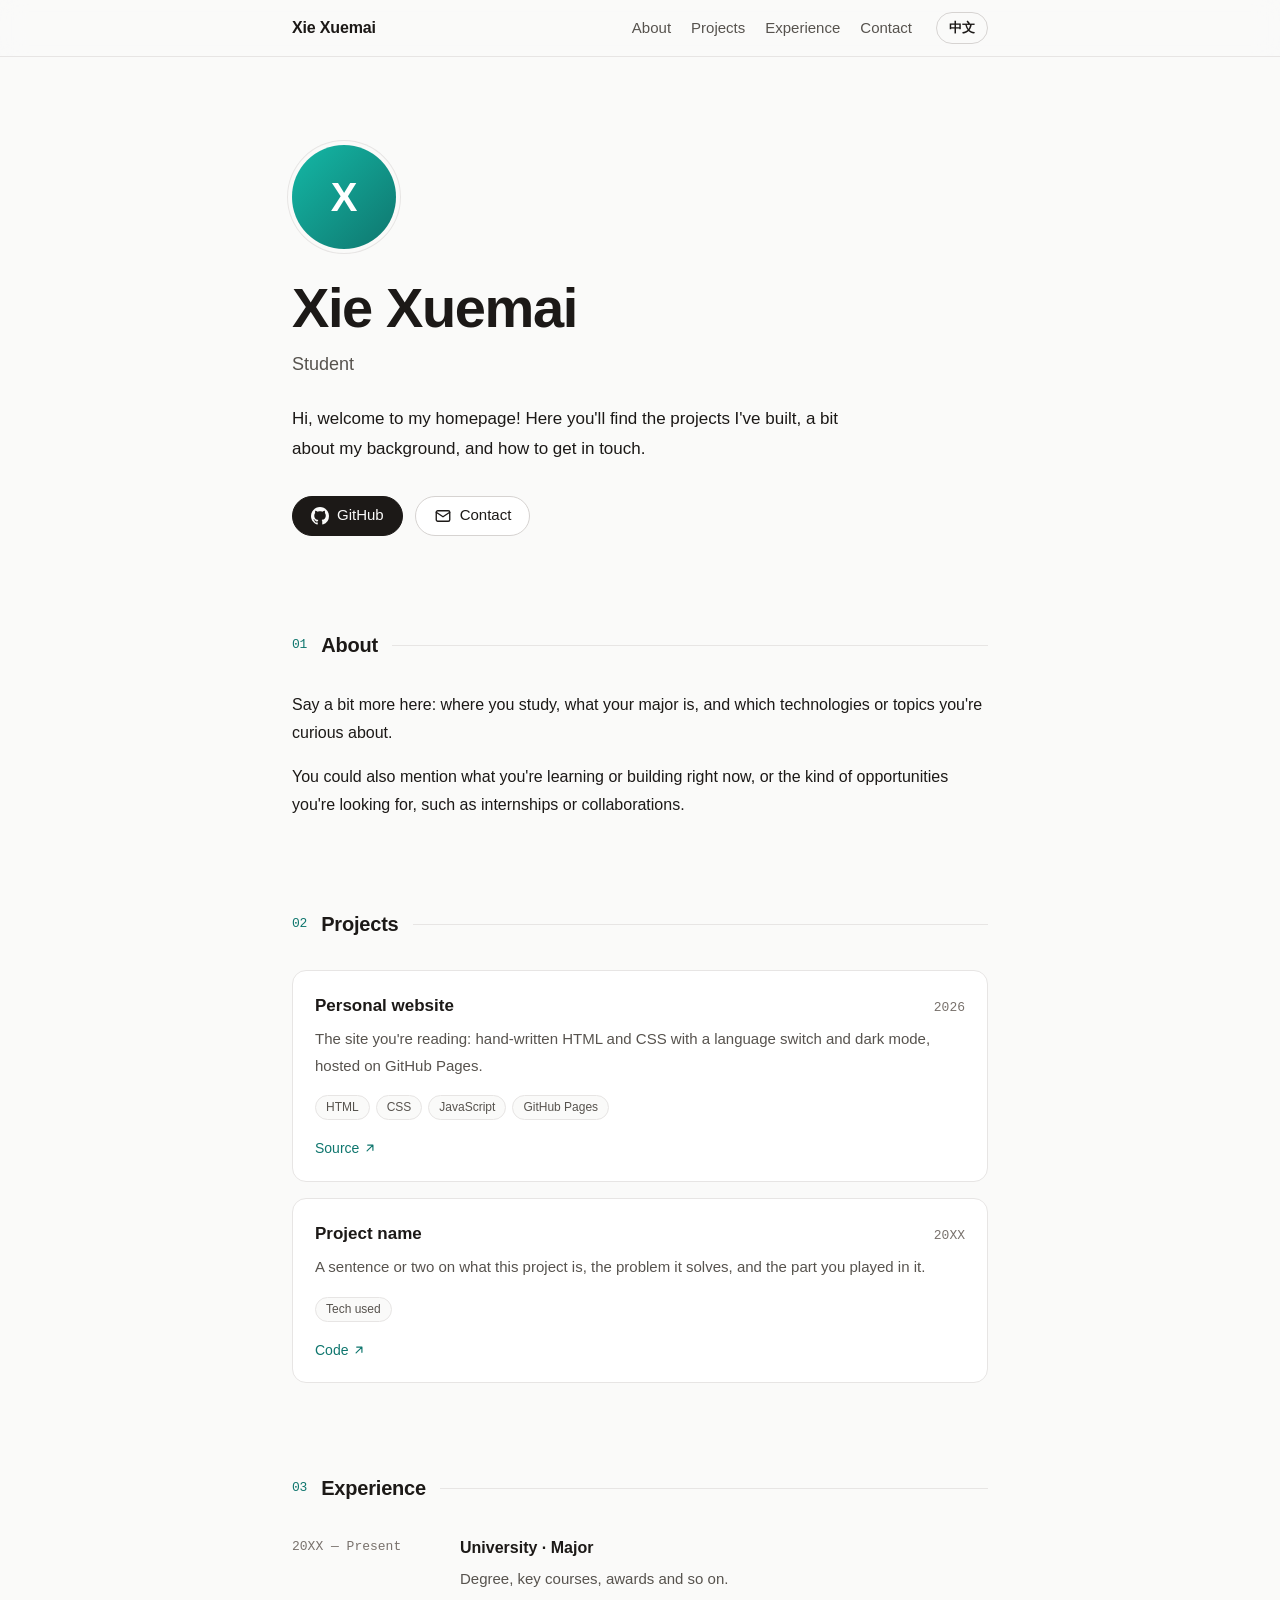
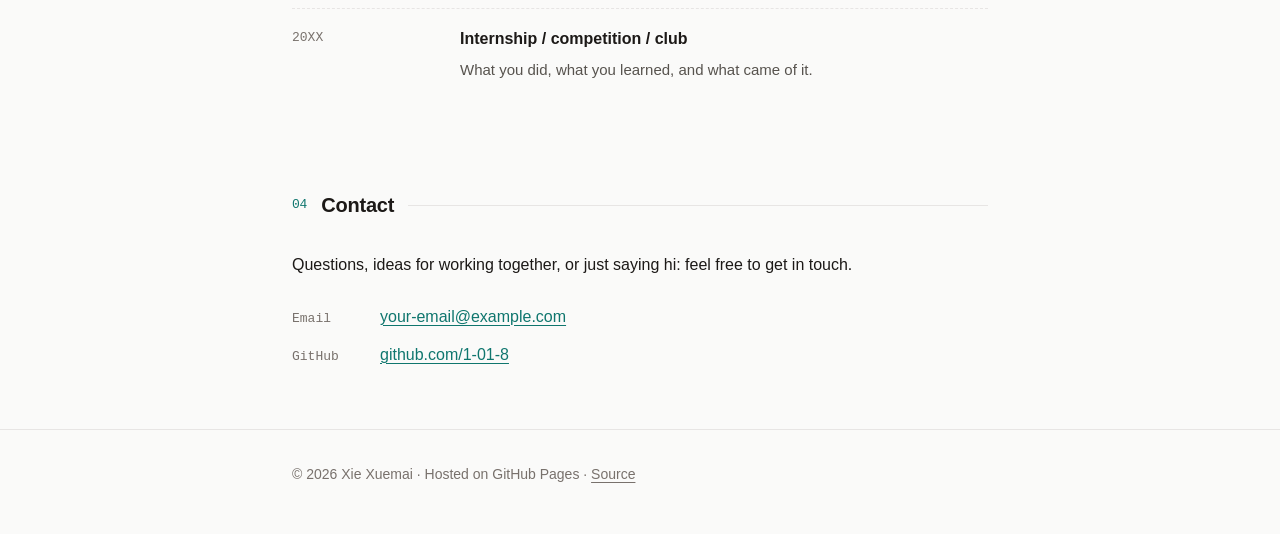
==== index.html @ a76737c2 "Add bilingual personal homepage Static site for GitHub Pages at xiexuemaiproj.me: a home page with a" ====
<!DOCTYPE html>
<!--
  Xie Xuemai 的个人主页
  · 需要换成你自己内容的地方都标了 TODO
  · 每段文字都有两个版本：lang="zh-CN" 是中文，lang="en" 是英文
-->
<html lang="zh-CN" data-lang="zh">
<head>
  <meta charset="utf-8">
  <meta name="viewport" content="width=device-width, initial-scale=1">
  <title>Xie Xuemai</title>
  <meta name="description" content="Xie Xuemai 的个人主页：项目、经历与联系方式。Personal homepage of Xie Xuemai: projects, experience and contact.">
  <meta name="author" content="Xie Xuemai">
  <link rel="canonical" href="https://xiexuemaiproj.me/">
  <link rel="me" href="https://github.com/1-01-8">
  <meta property="og:type" content="website">
  <meta property="og:url" content="https://xiexuemaiproj.me/">
  <meta property="og:title" content="Xie Xuemai">
  <meta property="og:description" content="Xie Xuemai 的个人主页 · Personal homepage of Xie Xuemai">
  <meta name="color-scheme" content="light dark">
  <meta name="theme-color" content="#fafaf9" media="(prefers-color-scheme: light)">
  <meta name="theme-color" content="#0c0a09" media="(prefers-color-scheme: dark)">
  <link rel="icon" href="favicon.svg" type="image/svg+xml">
  <link rel="stylesheet" href="assets/css/style.css">
  <script>
    // 在页面显示之前选好语言，避免先闪一下另一种语言：
    // 优先用访客上次的选择，否则看浏览器语言（中文浏览器显示中文，其余显示英文）。
    (function () {
      var lang = null;
      try { lang = localStorage.getItem('lang'); } catch (e) {}
      if (lang !== 'zh' && lang !== 'en') {
        lang = /^zh\b/i.test(navigator.language || '') ? 'zh' : 'en';
      }
      document.documentElement.setAttribute('data-lang', lang);
      document.documentElement.lang = lang === 'zh' ? 'zh-CN' : 'en';
    })();
  </script>
  <script src="assets/js/main.js" defer></script>
</head>
<body>
  <a class="skip-link" href="#main"><span lang="zh-CN">跳到正文</span><span lang="en">Skip to content</span></a>

  <header class="site-header">
    <div class="container header-inner">
      <a class="brand" href="#top">Xie Xuemai</a>
      <nav class="site-nav">
        <a href="#about"><span lang="zh-CN">关于</span><span lang="en">About</span></a>
        <a href="#projects"><span lang="zh-CN">项目</span><span lang="en">Projects</span></a>
        <a href="#experience"><span lang="zh-CN">经历</span><span lang="en">Experience</span></a>
        <a href="#contact"><span lang="zh-CN">联系</span><span lang="en">Contact</span></a>
      </nav>
      <!-- 中 / 英切换按钮，文字由 assets/js/main.js 设置 -->
      <button class="lang-toggle" id="lang-toggle" type="button" hidden>EN</button>
    </div>
  </header>

  <main id="main">
    <!-- ============ 首屏：头像、名字、一句话介绍 ============ -->
    <section class="hero container">
      <div class="avatar">
        <span class="avatar-fallback" aria-hidden="true">X</span>
        <!-- 默认用你的 GitHub 头像，加载失败时显示上面的字母。
             想换成照片：把图片放进 assets/img/（例如 assets/img/avatar.jpg），再把 src 改成这个路径 -->
        <img src="https://avatars.githubusercontent.com/u/75205502?v=4&amp;s=256" alt="" width="104" height="104" decoding="async" onerror="this.hidden = true">
      </div>

      <!-- TODO: 中文版可以写汉字名，例如 <h1><span lang="zh-CN">你的中文名</span><span lang="en">Xie Xuemai</span></h1> -->
      <h1>Xie Xuemai</h1>

      <!-- TODO: 写上你的专业或方向，例如「计算机专业学生 · 前端开发」 -->
      <p class="tagline"><span lang="zh-CN">学生</span><span lang="en">Student</span></p>

      <!-- TODO: 换成你自己的一句话介绍 -->
      <p class="intro">
        <span lang="zh-CN">你好，欢迎来到我的个人主页！这里有我做过的项目、我的经历，以及怎样联系我。</span>
        <span lang="en">Hi, welcome to my homepage! Here you'll find the projects I've built, a bit about my background, and how to get in touch.</span>
      </p>

      <ul class="hero-links">
        <li>
          <a class="btn btn-primary" href="https://github.com/1-01-8">
            <svg viewBox="0 0 16 16" fill="currentColor" aria-hidden="true"><path d="M8 0C3.58 0 0 3.58 0 8c0 3.54 2.29 6.53 5.47 7.59.4.07.55-.17.55-.38 0-.19-.01-.82-.01-1.49-2.01.37-2.53-.49-2.69-.94-.09-.23-.48-.94-.82-1.13-.28-.15-.68-.52-.01-.53.63-.01 1.08.58 1.23.82.72 1.21 1.87.87 2.33.66.07-.52.28-.87.51-1.07-1.78-.2-3.64-.89-3.64-3.95 0-.87.31-1.59.82-2.15-.08-.2-.36-1.02.08-2.12 0 0 .67-.21 2.2.82.64-.18 1.32-.27 2-.27.68 0 1.36.09 2 .27 1.53-1.04 2.2-.82 2.2-.82.44 1.1.16 1.92.08 2.12.51.56.82 1.27.82 2.15 0 3.07-1.87 3.75-3.65 3.95.29.25.54.73.54 1.48 0 1.07-.01 1.93-.01 2.2 0 .21.15.46.55.38A8.013 8.013 0 0016 8c0-4.42-3.58-8-8-8z"/></svg>
            GitHub
          </a>
        </li>
        <li>
          <a class="btn" href="#contact">
            <svg viewBox="0 0 24 24" fill="none" stroke="currentColor" stroke-width="1.8" stroke-linecap="round" stroke-linejoin="round" aria-hidden="true"><rect x="3" y="5" width="18" height="14" rx="2"/><path d="m3 7 9 6 9-6"/></svg>
            <span lang="zh-CN">联系我</span><span lang="en">Contact</span>
          </a>
        </li>
        <!-- 想放简历的话，把 PDF 放进仓库（例如 assets/cv.pdf），再删掉这段注释的首尾两行：
        <li>
          <a class="btn" href="assets/cv.pdf"><span lang="zh-CN">简历</span><span lang="en">CV</span></a>
        </li>
        -->
      </ul>
    </section>

    <!-- ============ 关于我 ============ -->
    <section class="section container" id="about">
      <h2 class="section-title"><span lang="zh-CN">关于我</span><span lang="en">About</span></h2>
      <!-- TODO: 用一两段话介绍自己 -->
      <div class="prose" lang="zh-CN">
        <p>这里可以多写一点：在哪所学校读书、学什么专业，平时对哪些技术或话题感兴趣。</p>
        <p>也可以写写最近在学什么、在做什么，或者正在寻找什么样的机会，比如实习或项目合作。</p>
      </div>
      <div class="prose" lang="en">
        <p>Say a bit more here: where you study, what your major is, and which technologies or topics you're curious about.</p>
        <p>You could also mention what you're learning or building right now, or the kind of opportunities you're looking for, such as internships or collaborations.</p>
      </div>
    </section>

    <!-- ============ 项目 ============ -->
    <section class="section container" id="projects">
      <h2 class="section-title"><span lang="zh-CN">项目</span><span lang="en">Projects</span></h2>
      <ul class="projects">
        <li class="project">
          <div class="project-header">
            <h3><span lang="zh-CN">个人主页</span><span lang="en">Personal website</span></h3>
            <span class="project-year">2026</span>
          </div>
          <p>
            <span lang="zh-CN">就是你正在看的这个网站：手写 HTML 和 CSS，支持中英文切换和深色模式，托管在 GitHub Pages 上。</span>
            <span lang="en">The site you're reading: hand-written HTML and CSS with a language switch and dark mode, hosted on GitHub Pages.</span>
          </p>
          <ul class="tags">
            <li>HTML</li>
            <li>CSS</li>
            <li>JavaScript</li>
            <li>GitHub Pages</li>
          </ul>
          <ul class="project-links">
            <li>
              <a href="https://github.com/1-01-8/1-01-8.github.io">
                <span lang="zh-CN">源代码</span><span lang="en">Source</span>
                <svg viewBox="0 0 24 24" fill="none" stroke="currentColor" stroke-width="2" stroke-linecap="round" stroke-linejoin="round" aria-hidden="true"><path d="M7 17 17 7M8 7h9v9"/></svg>
              </a>
            </li>
          </ul>
        </li>

        <!-- TODO: 换成你自己的项目。复制整段 <li class="project"> … </li> 就能再加一个 -->
        <li class="project">
          <div class="project-header">
            <h3><span lang="zh-CN">项目名称</span><span lang="en">Project name</span></h3>
            <span class="project-year">20XX</span>
          </div>
          <p>
            <span lang="zh-CN">用一两句话说明这个项目是什么、解决了什么问题，以及你在其中做了什么。</span>
            <span lang="en">A sentence or two on what this project is, the problem it solves, and the part you played in it.</span>
          </p>
          <ul class="tags">
            <li><span lang="zh-CN">用到的技术</span><span lang="en">Tech used</span></li>
          </ul>
          <ul class="project-links">
            <li>
              <a href="https://github.com/1-01-8">
                <span lang="zh-CN">代码</span><span lang="en">Code</span>
                <svg viewBox="0 0 24 24" fill="none" stroke="currentColor" stroke-width="2" stroke-linecap="round" stroke-linejoin="round" aria-hidden="true"><path d="M7 17 17 7M8 7h9v9"/></svg>
              </a>
            </li>
          </ul>
        </li>
      </ul>
    </section>

    <!-- ============ 经历 ============ -->
    <section class="section container" id="experience">
      <h2 class="section-title"><span lang="zh-CN">经历</span><span lang="en">Experience</span></h2>
      <!-- TODO: 换成你的教育、实习、比赛等经历，新的写在上面 -->
      <ol class="timeline">
        <li class="timeline-item">
          <p class="timeline-date">20XX — <span lang="zh-CN">至今</span><span lang="en">Present</span></p>
          <div>
            <h3><span lang="zh-CN">学校名称 · 专业</span><span lang="en">University · Major</span></h3>
            <p><span lang="zh-CN">学位、主要课程、获得的奖项等。</span><span lang="en">Degree, key courses, awards and so on.</span></p>
          </div>
        </li>
        <li class="timeline-item">
          <p class="timeline-date">20XX</p>
          <div>
            <h3><span lang="zh-CN">实习 / 比赛 / 社团</span><span lang="en">Internship / competition / club</span></h3>
            <p><span lang="zh-CN">做了什么、学到了什么、取得了什么成果。</span><span lang="en">What you did, what you learned, and what came of it.</span></p>
          </div>
        </li>
      </ol>
    </section>

    <!-- ============ 联系 ============ -->
    <section class="section container" id="contact">
      <h2 class="section-title"><span lang="zh-CN">联系</span><span lang="en">Contact</span></h2>
      <p>
        <span lang="zh-CN">想交流问题、一起做点什么，或者只是打个招呼，都欢迎联系我。</span>
        <span lang="en">Questions, ideas for working together, or just saying hi: feel free to get in touch.</span>
      </p>
      <ul class="contact-list">
        <li>
          <span class="contact-label"><span lang="zh-CN">邮箱</span><span lang="en">Email</span></span>
          <!-- TODO: 换成你的邮箱（两处都要改） -->
          <a href="mailto:your-email@example.com">your-email@example.com</a>
        </li>
        <li>
          <span class="contact-label">GitHub</span>
          <a href="https://github.com/1-01-8">github.com/1-01-8</a>
        </li>
      </ul>
    </section>
  </main>

  <footer class="site-footer">
    <div class="container">
      <p>
        © <span id="year">2026</span> Xie Xuemai ·
        <span lang="zh-CN">托管于 GitHub Pages</span><span lang="en">Hosted on GitHub Pages</span> ·
        <a href="https://github.com/1-01-8/1-01-8.github.io"><span lang="zh-CN">源代码</span><span lang="en">Source</span></a>
      </p>
    </div>
  </footer>
</body>
</html>
---- assets/css/style.css ----
/* ==========================================================================
   Xie Xuemai · 个人主页样式
   颜色都定义在 :root 里：想换主题色，改 --accent（深色模式在下面单独定义一份）。
   ========================================================================== */

:root {
  --bg: #fafaf9;
  --surface: #ffffff;
  --text: #1c1917;
  --muted: #57534e;
  --faint: #78716c;
  --border: #e7e5e4;
  --border-strong: #d6d3d1;
  --accent: #0f766e;
  --header-bg: rgba(250, 250, 249, 0.85);
  --selection: rgba(15, 118, 110, 0.18);
  --shadow: 0 1px 2px rgba(28, 25, 23, 0.04), 0 8px 24px rgba(28, 25, 23, 0.06);

  --font-sans: -apple-system, BlinkMacSystemFont, "Segoe UI", "Helvetica Neue", Arial,
    "PingFang SC", "Hiragino Sans GB", "Microsoft YaHei", "Noto Sans CJK SC", "Noto Sans SC", sans-serif;
  --font-mono: ui-monospace, SFMono-Regular, "SF Mono", Menlo, Consolas, "Liberation Mono", monospace;
  --radius: 14px;
  --container: 46rem;
  --header-height: 3.5rem;

  color-scheme: light;
}

@media (prefers-color-scheme: dark) {
  :root {
    --bg: #0c0a09;
    --surface: #1c1917;
    --text: #f5f5f4;
    --muted: #a8a29e;
    --faint: #8c8580;
    --border: #292524;
    --border-strong: #44403c;
    --accent: #5eead4;
    --header-bg: rgba(12, 10, 9, 0.8);
    --selection: rgba(94, 234, 212, 0.25);
    --shadow: none;

    color-scheme: dark;
  }
}

/* ---------- 基础 ---------- */

*,
*::before,
*::after {
  box-sizing: border-box;
}

[hidden] {
  display: none !important;
}

/* 中英切换：只显示当前语言的内容（<html data-lang="zh|en"> 由脚本设置） */
html[data-lang="zh"] [lang="en"],
html[data-lang="en"] [lang="zh-CN"] {
  display: none !important;
}

html {
  -webkit-text-size-adjust: 100%;
  text-size-adjust: 100%;
  scroll-behavior: smooth;
}

body {
  margin: 0;
  background: var(--bg);
  color: var(--text);
  font-family: var(--font-sans);
  font-size: 1rem;
  line-height: 1.75;
  -webkit-font-smoothing: antialiased;
  -moz-osx-font-smoothing: grayscale;
}

img,
svg {
  display: block;
  max-width: 100%;
}

a {
  color: var(--accent);
  text-decoration-thickness: 1px;
  text-underline-offset: 0.2em;
}

a:hover {
  text-decoration-thickness: 2px;
}

:focus-visible {
  outline: 2px solid var(--accent);
  outline-offset: 3px;
}

::selection {
  background: var(--selection);
}

.container {
  width: 100%;
  max-width: var(--container);
  margin-inline: auto;
  padding-inline: 1.25rem;
}

.skip-link {
  position: absolute;
  top: -10rem;
  left: 1rem;
  z-index: 100;
  padding: 0.5rem 1rem;
  border-radius: 8px;
  background: var(--text);
  color: var(--bg);
  text-decoration: none;
}

.skip-link:focus {
  top: 0.75rem;
}

/* ---------- 顶部导航 ---------- */

.site-header {
  position: sticky;
  top: 0;
  z-index: 10;
  border-bottom: 1px solid var(--border);
  background: var(--header-bg);
  -webkit-backdrop-filter: saturate(180%) blur(12px);
  backdrop-filter: saturate(180%) blur(12px);
}

.header-inner {
  display: flex;
  align-items: center;
  gap: 1.5rem;
  height: var(--header-height);
}

.brand {
  margin-right: auto;
  color: var(--text);
  font-weight: 600;
  letter-spacing: -0.01em;
  text-decoration: none;
}

.site-nav {
  display: flex;
  gap: 1.25rem;
}

.site-nav a {
  color: var(--muted);
  font-size: 0.9375rem;
  text-decoration: none;
  transition: color 0.15s ease;
}

.site-nav a:hover {
  color: var(--text);
}

.lang-toggle {
  min-width: 3rem;
  height: 2rem;
  padding: 0 0.75rem;
  border: 1px solid var(--border-strong);
  border-radius: 999px;
  background: transparent;
  color: var(--text);
  font: inherit;
  font-size: 0.8125rem;
  font-weight: 600;
  cursor: pointer;
  transition: background-color 0.15s ease, border-color 0.15s ease;
}

.lang-toggle:hover {
  border-color: var(--text);
  background: var(--surface);
}

/* ---------- 首屏 ---------- */

.hero {
  padding-top: clamp(3rem, 9vw, 5.5rem);
  padding-bottom: clamp(2rem, 6vw, 3rem);
}

.avatar {
  position: relative;
  display: grid;
  place-items: center;
  width: 6.5rem;
  height: 6.5rem;
  overflow: hidden;
  border-radius: 50%;
  background: linear-gradient(135deg, #14b8a6, #0f766e);
  box-shadow: 0 0 0 4px var(--bg), 0 0 0 5px var(--border);
}

.avatar img {
  position: absolute;
  inset: 0;
  width: 100%;
  height: 100%;
  object-fit: cover;
}

.avatar-fallback {
  color: #fff;
  font-size: 2.5rem;
  font-weight: 700;
  line-height: 1;
}

.hero h1 {
  margin: 1.75rem 0 0;
  font-size: clamp(2.5rem, 8vw, 3.5rem);
  font-weight: 700;
  line-height: 1.1;
  letter-spacing: -0.025em;
}

.tagline {
  margin: 0.625rem 0 0;
  color: var(--muted);
  font-size: 1.125rem;
}

.intro {
  max-width: 36rem;
  margin: 1.5rem 0 0;
  font-size: 1.0625rem;
}

.hero-links {
  display: flex;
  flex-wrap: wrap;
  gap: 0.75rem;
  margin: 2rem 0 0;
  padding: 0;
  list-style: none;
}

.btn {
  display: inline-flex;
  align-items: center;
  gap: 0.5rem;
  height: 2.5rem;
  padding: 0 1.125rem;
  border: 1px solid var(--border-strong);
  border-radius: 999px;
  background: var(--surface);
  color: var(--text);
  font-size: 0.9375rem;
  font-weight: 500;
  text-decoration: none;
  transition: border-color 0.15s ease, opacity 0.15s ease, transform 0.15s ease;
}

.btn:hover {
  border-color: var(--text);
  transform: translateY(-1px);
}

.btn svg {
  flex: none;
  width: 1.125rem;
  height: 1.125rem;
}

.btn-primary {
  border-color: var(--text);
  background: var(--text);
  color: var(--bg);
}

.btn-primary:hover {
  opacity: 0.88;
}

/* ---------- 各个板块 ---------- */

main {
  counter-reset: section;
}

.section {
  padding-block: clamp(2rem, 5vw, 2.75rem);
  scroll-margin-top: var(--header-height);
}

/* 标题左边自动编号（01、02…），右边一条细线 */
.section-title {
  display: flex;
  align-items: center;
  gap: 0.875rem;
  margin: 0 0 1.75rem;
  font-size: 1.25rem;
  font-weight: 600;
  letter-spacing: -0.01em;
}

.section-title::before {
  counter-increment: section;
  content: counter(section, decimal-leading-zero);
  color: var(--accent);
  font-family: var(--font-mono);
  font-size: 0.8125rem;
  font-weight: 500;
}

.section-title::after {
  content: "";
  flex: 1;
  height: 1px;
  background: var(--border);
}

.section p {
  margin: 0;
}

.prose p + p {
  margin-top: 1rem;
}

.tags {
  display: flex;
  flex-wrap: wrap;
  gap: 0.375rem;
  margin: 0;
  padding: 0;
  list-style: none;
}

.tags li {
  padding: 0.125rem 0.625rem;
  border: 1px solid var(--border);
  border-radius: 999px;
  background: var(--bg);
  color: var(--muted);
  font-size: 0.75rem;
  line-height: 1.6;
}

/* ---------- 项目 ---------- */

.projects {
  display: grid;
  gap: 1rem;
  margin: 0;
  padding: 0;
  list-style: none;
}

.project {
  padding: 1.25rem 1.375rem;
  border: 1px solid var(--border);
  border-radius: var(--radius);
  background: var(--surface);
  transition: border-color 0.15s ease, box-shadow 0.15s ease, transform 0.15s ease;
}

.project:hover {
  border-color: var(--border-strong);
  box-shadow: var(--shadow);
  transform: translateY(-2px);
}

.project-header {
  display: flex;
  align-items: baseline;
  justify-content: space-between;
  gap: 1rem;
}

.project h3 {
  margin: 0;
  font-size: 1.0625rem;
  font-weight: 600;
}

.project-year {
  flex: none;
  color: var(--faint);
  font-family: var(--font-mono);
  font-size: 0.8125rem;
}

.section .project p {
  margin-top: 0.375rem;
  color: var(--muted);
  font-size: 0.9375rem;
}

.project .tags {
  margin-top: 1rem;
}

.project-links {
  display: flex;
  flex-wrap: wrap;
  gap: 1.25rem;
  margin: 1rem 0 0;
  padding: 0;
  list-style: none;
  font-size: 0.875rem;
}

.project-links a {
  display: inline-flex;
  align-items: center;
  gap: 0.25rem;
  font-weight: 500;
  text-decoration: none;
}

.project-links a:hover {
  text-decoration: underline;
}

.project-links svg {
  width: 0.875rem;
  height: 0.875rem;
}

/* ---------- 经历 ---------- */

.timeline {
  margin: 0;
  padding: 0;
  list-style: none;
}

.timeline-item {
  display: grid;
  grid-template-columns: 9rem 1fr;
  gap: 1.5rem;
  padding-block: 1rem;
}

.timeline-item:first-child {
  padding-top: 0;
}

.timeline-item + .timeline-item {
  border-top: 1px dashed var(--border);
}

.section .timeline-date {
  padding-top: 0.125rem;
  color: var(--faint);
  font-family: var(--font-mono);
  font-size: 0.8125rem;
}

.timeline-item h3 {
  margin: 0;
  font-size: 1rem;
  font-weight: 600;
}

.section .timeline-item h3 + p {
  margin-top: 0.25rem;
  color: var(--muted);
  font-size: 0.9375rem;
}

/* ---------- 联系 ---------- */

.contact-list {
  display: grid;
  gap: 0.625rem;
  margin: 1.5rem 0 0;
  padding: 0;
  list-style: none;
}

.contact-list li {
  display: flex;
  align-items: baseline;
  gap: 1rem;
  min-width: 0;
}

.contact-label {
  flex: none;
  width: 4.5rem;
  color: var(--faint);
  font-family: var(--font-mono);
  font-size: 0.8125rem;
}

.contact-list a {
  overflow-wrap: anywhere;
}

/* ---------- 页脚 ---------- */

.site-footer {
  margin-top: 1rem;
  padding-block: 2rem 3rem;
  border-top: 1px solid var(--border);
  color: var(--faint);
  font-size: 0.875rem;
}

.site-footer p {
  margin: 0;
}

.site-footer a {
  color: inherit;
}

.site-footer a:hover {
  color: var(--text);
}

/* ---------- 404 页面 ---------- */

.notfound {
  display: flex;
  flex-direction: column;
  align-items: flex-start;
  justify-content: center;
  gap: 1rem;
  min-height: 100vh;
  min-height: 100dvh;
}

.notfound .notfound-code {
  color: var(--accent);
  font-family: var(--font-mono);
  font-size: 0.875rem;
}

.notfound h1 {
  margin: 0;
  font-size: clamp(2rem, 6vw, 2.75rem);
  line-height: 1.15;
  letter-spacing: -0.02em;
}

.notfound p {
  margin: 0;
  color: var(--muted);
}

.notfound .btn {
  margin-top: 1rem;
}

/* ---------- 小屏幕 ---------- */

@media (max-width: 36rem) {
  .site-nav {
    display: none;
  }

  .timeline-item {
    grid-template-columns: 1fr;
    gap: 0.25rem;
  }
}

@media (prefers-reduced-motion: reduce) {
  html {
    scroll-behavior: auto;
  }

  *,
  *::before,
  *::after {
    transition: none !important;
  }
}
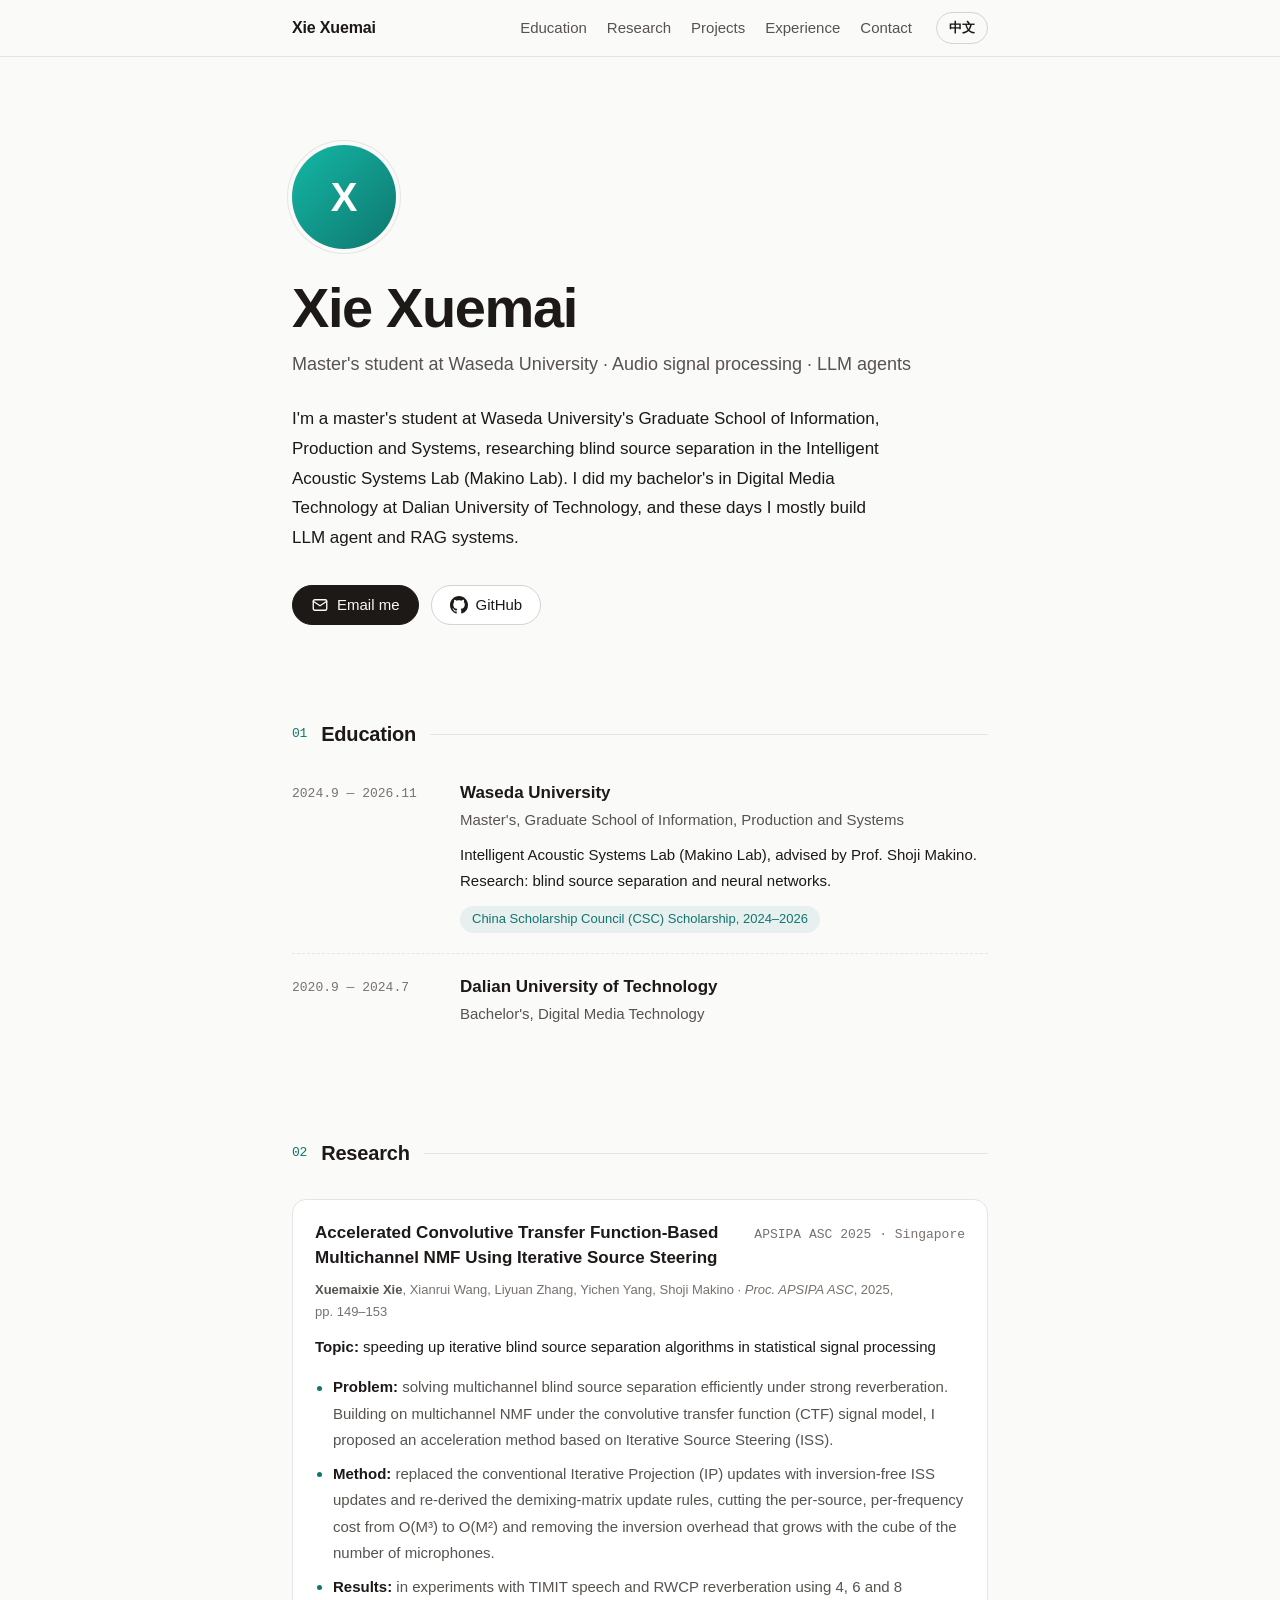
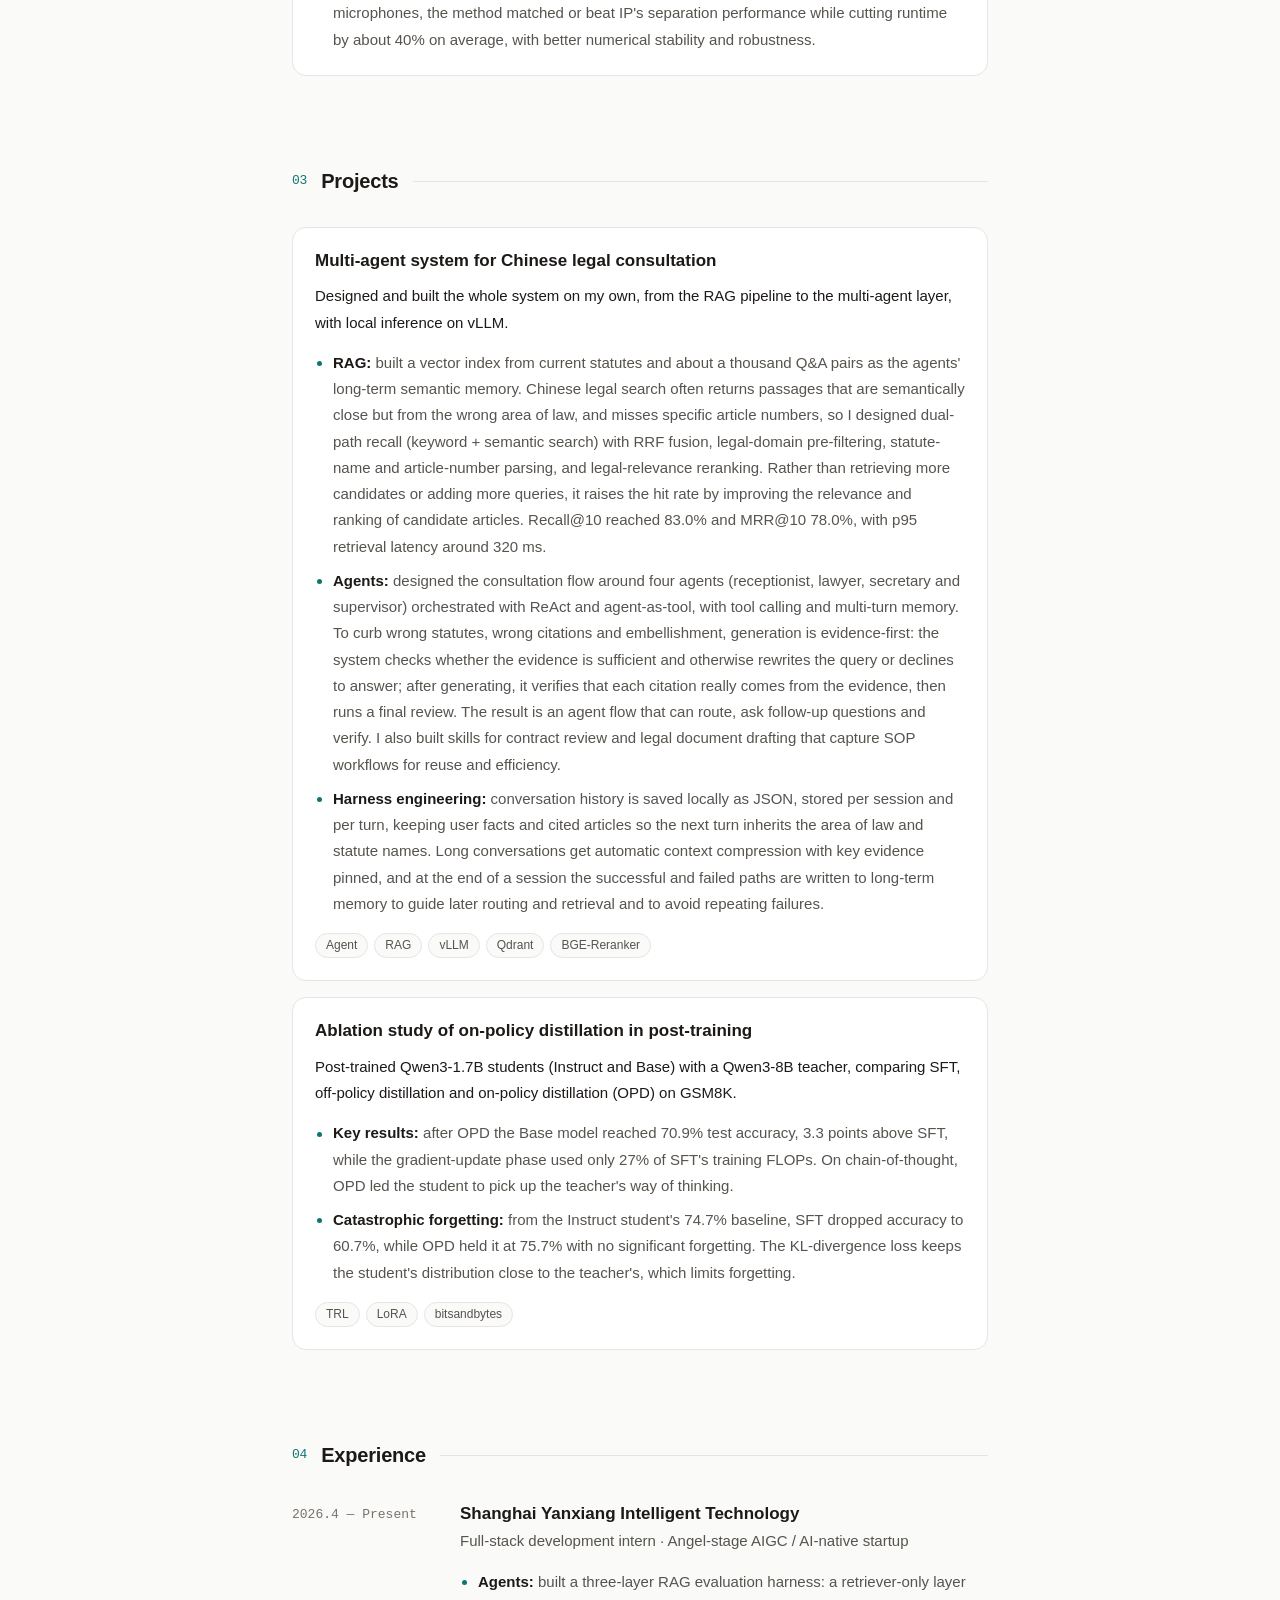
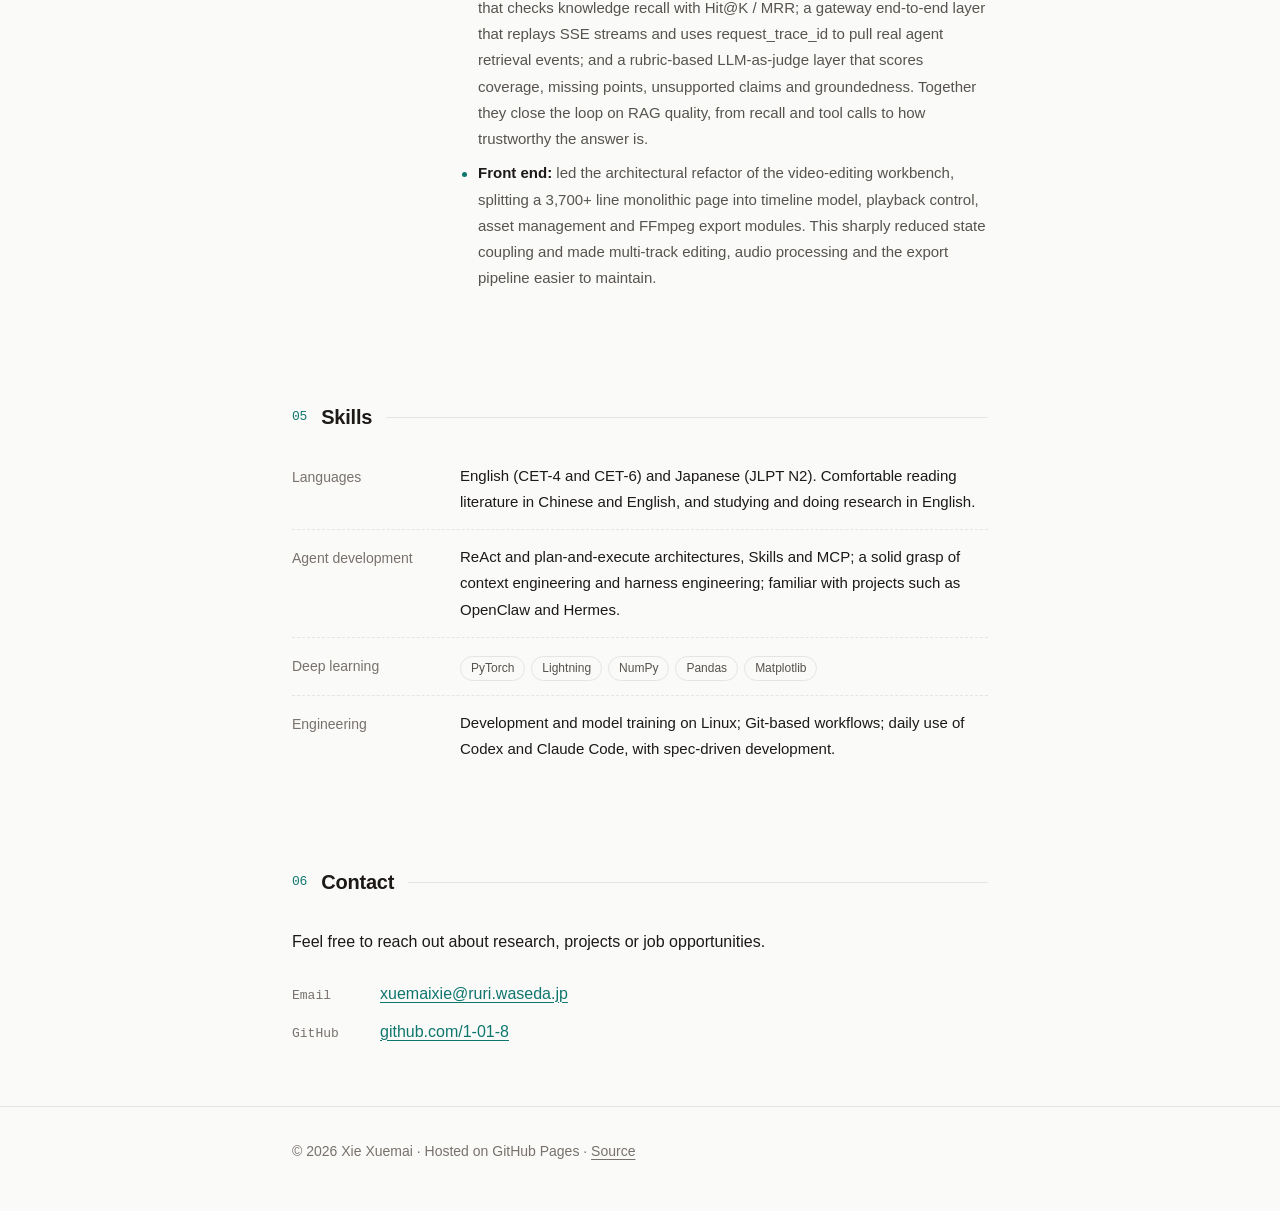
==== commit 02cd6ad4: "Fill the homepage with resume content Replace the placeholder sections with the content of the lates" ====
--- a/index.html
+++ b/index.html
@@ -1,22 +1,21 @@
 <!DOCTYPE html>
 <!--
-  Xie Xuemai 的个人主页
-  · 需要换成你自己内容的地方都标了 TODO
-  · 每段文字都有两个版本：lang="zh-CN" 是中文，lang="en" 是英文
+  解雪迈（Xie Xuemai）的个人主页
+  每段文字都有两个版本：lang="zh-CN" 是中文，lang="en" 是英文，改内容时两份都要改。
 -->
 <html lang="zh-CN" data-lang="zh">
 <head>
   <meta charset="utf-8">
   <meta name="viewport" content="width=device-width, initial-scale=1">
-  <title>Xie Xuemai</title>
-  <meta name="description" content="Xie Xuemai 的个人主页：项目、经历与联系方式。Personal homepage of Xie Xuemai: projects, experience and contact.">
-  <meta name="author" content="Xie Xuemai">
+  <title>解雪迈 · Xie Xuemai</title>
+  <meta name="description" content="解雪迈（Xie Xuemai）的个人主页：早稻田大学硕士在读，研究盲源分离，做大模型 Agent 与 RAG 系统。Homepage of Xie Xuemai, a master's student at Waseda University working on blind source separation and LLM agent / RAG systems.">
+  <meta name="author" content="解雪迈 Xie Xuemai">
   <link rel="canonical" href="https://xiexuemaiproj.me/">
   <link rel="me" href="https://github.com/1-01-8">
-  <meta property="og:type" content="website">
+  <meta property="og:type" content="profile">
   <meta property="og:url" content="https://xiexuemaiproj.me/">
-  <meta property="og:title" content="Xie Xuemai">
-  <meta property="og:description" content="Xie Xuemai 的个人主页 · Personal homepage of Xie Xuemai">
+  <meta property="og:title" content="解雪迈 · Xie Xuemai">
+  <meta property="og:description" content="早稻田大学硕士在读 · 音频信号处理 · 大模型 Agent / Master's student at Waseda University · Audio signal processing · LLM agents">
   <meta name="color-scheme" content="light dark">
   <meta name="theme-color" content="#fafaf9" media="(prefers-color-scheme: light)">
   <meta name="theme-color" content="#0c0a09" media="(prefers-color-scheme: dark)">
@@ -42,11 +41,12 @@
 
   <header class="site-header">
     <div class="container header-inner">
-      <a class="brand" href="#top">Xie Xuemai</a>
+      <a class="brand" href="#top"><span lang="zh-CN">解雪迈</span><span lang="en">Xie Xuemai</span></a>
       <nav class="site-nav">
-        <a href="#about"><span lang="zh-CN">关于</span><span lang="en">About</span></a>
+        <a href="#education"><span lang="zh-CN">教育</span><span lang="en">Education</span></a>
+        <a href="#research"><span lang="zh-CN">研究</span><span lang="en">Research</span></a>
         <a href="#projects"><span lang="zh-CN">项目</span><span lang="en">Projects</span></a>
-        <a href="#experience"><span lang="zh-CN">经历</span><span lang="en">Experience</span></a>
+        <a href="#experience"><span lang="zh-CN">实习</span><span lang="en">Experience</span></a>
         <a href="#contact"><span lang="zh-CN">联系</span><span lang="en">Contact</span></a>
       </nav>
       <!-- 中 / 英切换按钮，文字由 assets/js/main.js 设置 -->
@@ -55,7 +55,7 @@
   </header>
 
   <main id="main">
-    <!-- ============ 首屏：头像、名字、一句话介绍 ============ -->
+    <!-- ============ 首屏 ============ -->
     <section class="hero container">
       <div class="avatar">
         <span class="avatar-fallback" aria-hidden="true">X</span>
@@ -64,141 +64,229 @@
         <img src="https://avatars.githubusercontent.com/u/75205502?v=4&amp;s=256" alt="" width="104" height="104" decoding="async" onerror="this.hidden = true">
       </div>
 
-      <!-- TODO: 中文版可以写汉字名，例如 <h1><span lang="zh-CN">你的中文名</span><span lang="en">Xie Xuemai</span></h1> -->
-      <h1>Xie Xuemai</h1>
-
-      <!-- TODO: 写上你的专业或方向，例如「计算机专业学生 · 前端开发」 -->
-      <p class="tagline"><span lang="zh-CN">学生</span><span lang="en">Student</span></p>
-
-      <!-- TODO: 换成你自己的一句话介绍 -->
+      <h1><span lang="zh-CN">解雪迈</span><span lang="en">Xie Xuemai</span></h1>
+
+      <p class="tagline">
+        <span lang="zh-CN">早稻田大学硕士在读 · 音频信号处理 · 大模型 Agent</span>
+        <span lang="en">Master's student at Waseda University · Audio signal processing · LLM agents</span>
+      </p>
+
       <p class="intro">
-        <span lang="zh-CN">你好，欢迎来到我的个人主页！这里有我做过的项目、我的经历，以及怎样联系我。</span>
-        <span lang="en">Hi, welcome to my homepage! Here you'll find the projects I've built, a bit about my background, and how to get in touch.</span>
+        <span lang="zh-CN">我在早稻田大学信息生产系统研究科读硕士，在智能声学系统研究室（牧野研究室）研究盲源分离，本科毕业于大连理工大学数字媒体技术专业。最近主要在做大模型 Agent 与 RAG 系统。</span>
+        <span lang="en">I'm a master's student at Waseda University's Graduate School of Information, Production and Systems, researching blind source separation in the Intelligent Acoustic Systems Lab (Makino Lab). I did my bachelor's in Digital Media Technology at Dalian University of Technology, and these days I mostly build LLM agent and RAG systems.</span>
       </p>
 
       <ul class="hero-links">
         <li>
-          <a class="btn btn-primary" href="https://github.com/1-01-8">
+          <a class="btn btn-primary" href="mailto:xuemaixie@ruri.waseda.jp">
+            <svg viewBox="0 0 24 24" fill="none" stroke="currentColor" stroke-width="1.8" stroke-linecap="round" stroke-linejoin="round" aria-hidden="true"><rect x="3" y="5" width="18" height="14" rx="2"/><path d="m3 7 9 6 9-6"/></svg>
+            <span lang="zh-CN">发邮件</span><span lang="en">Email me</span>
+          </a>
+        </li>
+        <li>
+          <a class="btn" href="https://github.com/1-01-8">
             <svg viewBox="0 0 16 16" fill="currentColor" aria-hidden="true"><path d="M8 0C3.58 0 0 3.58 0 8c0 3.54 2.29 6.53 5.47 7.59.4.07.55-.17.55-.38 0-.19-.01-.82-.01-1.49-2.01.37-2.53-.49-2.69-.94-.09-.23-.48-.94-.82-1.13-.28-.15-.68-.52-.01-.53.63-.01 1.08.58 1.23.82.72 1.21 1.87.87 2.33.66.07-.52.28-.87.51-1.07-1.78-.2-3.64-.89-3.64-3.95 0-.87.31-1.59.82-2.15-.08-.2-.36-1.02.08-2.12 0 0 .67-.21 2.2.82.64-.18 1.32-.27 2-.27.68 0 1.36.09 2 .27 1.53-1.04 2.2-.82 2.2-.82.44 1.1.16 1.92.08 2.12.51.56.82 1.27.82 2.15 0 3.07-1.87 3.75-3.65 3.95.29.25.54.73.54 1.48 0 1.07-.01 1.93-.01 2.2 0 .21.15.46.55.38A8.013 8.013 0 0016 8c0-4.42-3.58-8-8-8z"/></svg>
             GitHub
           </a>
         </li>
-        <li>
-          <a class="btn" href="#contact">
-            <svg viewBox="0 0 24 24" fill="none" stroke="currentColor" stroke-width="1.8" stroke-linecap="round" stroke-linejoin="round" aria-hidden="true"><rect x="3" y="5" width="18" height="14" rx="2"/><path d="m3 7 9 6 9-6"/></svg>
-            <span lang="zh-CN">联系我</span><span lang="en">Contact</span>
-          </a>
-        </li>
-        <!-- 想放简历的话，把 PDF 放进仓库（例如 assets/cv.pdf），再删掉这段注释的首尾两行：
-        <li>
-          <a class="btn" href="assets/cv.pdf"><span lang="zh-CN">简历</span><span lang="en">CV</span></a>
-        </li>
-        -->
       </ul>
     </section>
 
-    <!-- ============ 关于我 ============ -->
-    <section class="section container" id="about">
-      <h2 class="section-title"><span lang="zh-CN">关于我</span><span lang="en">About</span></h2>
-      <!-- TODO: 用一两段话介绍自己 -->
-      <div class="prose" lang="zh-CN">
-        <p>这里可以多写一点：在哪所学校读书、学什么专业，平时对哪些技术或话题感兴趣。</p>
-        <p>也可以写写最近在学什么、在做什么，或者正在寻找什么样的机会，比如实习或项目合作。</p>
-      </div>
-      <div class="prose" lang="en">
-        <p>Say a bit more here: where you study, what your major is, and which technologies or topics you're curious about.</p>
-        <p>You could also mention what you're learning or building right now, or the kind of opportunities you're looking for, such as internships or collaborations.</p>
-      </div>
-    </section>
-
-    <!-- ============ 项目 ============ -->
-    <section class="section container" id="projects">
-      <h2 class="section-title"><span lang="zh-CN">项目</span><span lang="en">Projects</span></h2>
-      <ul class="projects">
-        <li class="project">
-          <div class="project-header">
-            <h3><span lang="zh-CN">个人主页</span><span lang="en">Personal website</span></h3>
-            <span class="project-year">2026</span>
-          </div>
-          <p>
-            <span lang="zh-CN">就是你正在看的这个网站：手写 HTML 和 CSS，支持中英文切换和深色模式，托管在 GitHub Pages 上。</span>
-            <span lang="en">The site you're reading: hand-written HTML and CSS with a language switch and dark mode, hosted on GitHub Pages.</span>
-          </p>
-          <ul class="tags">
-            <li>HTML</li>
-            <li>CSS</li>
-            <li>JavaScript</li>
-            <li>GitHub Pages</li>
-          </ul>
-          <ul class="project-links">
-            <li>
-              <a href="https://github.com/1-01-8/1-01-8.github.io">
-                <span lang="zh-CN">源代码</span><span lang="en">Source</span>
-                <svg viewBox="0 0 24 24" fill="none" stroke="currentColor" stroke-width="2" stroke-linecap="round" stroke-linejoin="round" aria-hidden="true"><path d="M7 17 17 7M8 7h9v9"/></svg>
-              </a>
-            </li>
-          </ul>
-        </li>
-
-        <!-- TODO: 换成你自己的项目。复制整段 <li class="project"> … </li> 就能再加一个 -->
-        <li class="project">
-          <div class="project-header">
-            <h3><span lang="zh-CN">项目名称</span><span lang="en">Project name</span></h3>
-            <span class="project-year">20XX</span>
-          </div>
-          <p>
-            <span lang="zh-CN">用一两句话说明这个项目是什么、解决了什么问题，以及你在其中做了什么。</span>
-            <span lang="en">A sentence or two on what this project is, the problem it solves, and the part you played in it.</span>
-          </p>
-          <ul class="tags">
-            <li><span lang="zh-CN">用到的技术</span><span lang="en">Tech used</span></li>
-          </ul>
-          <ul class="project-links">
-            <li>
-              <a href="https://github.com/1-01-8">
-                <span lang="zh-CN">代码</span><span lang="en">Code</span>
-                <svg viewBox="0 0 24 24" fill="none" stroke="currentColor" stroke-width="2" stroke-linecap="round" stroke-linejoin="round" aria-hidden="true"><path d="M7 17 17 7M8 7h9v9"/></svg>
-              </a>
-            </li>
-          </ul>
-        </li>
-      </ul>
-    </section>
-
-    <!-- ============ 经历 ============ -->
-    <section class="section container" id="experience">
-      <h2 class="section-title"><span lang="zh-CN">经历</span><span lang="en">Experience</span></h2>
-      <!-- TODO: 换成你的教育、实习、比赛等经历，新的写在上面 -->
+    <!-- ============ 教育背景 ============ -->
+    <section class="section container" id="education">
+      <h2 class="section-title"><span lang="zh-CN">教育背景</span><span lang="en">Education</span></h2>
       <ol class="timeline">
         <li class="timeline-item">
-          <p class="timeline-date">20XX — <span lang="zh-CN">至今</span><span lang="en">Present</span></p>
+          <p class="timeline-date">2024.9 — 2026.11</p>
           <div>
-            <h3><span lang="zh-CN">学校名称 · 专业</span><span lang="en">University · Major</span></h3>
-            <p><span lang="zh-CN">学位、主要课程、获得的奖项等。</span><span lang="en">Degree, key courses, awards and so on.</span></p>
+            <h3><span lang="zh-CN">早稻田大学</span><span lang="en">Waseda University</span></h3>
+            <p class="meta"><span lang="zh-CN">信息生产系统研究科 · 硕士</span><span lang="en">Master's, Graduate School of Information, Production and Systems</span></p>
+            <p><span lang="zh-CN">智能声学系统研究室（牧野研究室），导师：<span class="nowrap">牧野昭二</span>。研究方向：盲源分离、神经网络。</span><span lang="en">Intelligent Acoustic Systems Lab (Makino Lab), advised by Prof. Shoji Makino. Research: blind source separation and neural networks.</span></p>
+            <p class="badge"><span lang="zh-CN">CSC 国家公派留学奖学金（2024–2026）</span><span lang="en">China Scholarship Council (CSC) Scholarship, 2024–2026</span></p>
           </div>
         </li>
         <li class="timeline-item">
-          <p class="timeline-date">20XX</p>
+          <p class="timeline-date">2020.9 — 2024.7</p>
           <div>
-            <h3><span lang="zh-CN">实习 / 比赛 / 社团</span><span lang="en">Internship / competition / club</span></h3>
-            <p><span lang="zh-CN">做了什么、学到了什么、取得了什么成果。</span><span lang="en">What you did, what you learned, and what came of it.</span></p>
+            <h3><span lang="zh-CN">大连理工大学</span><span lang="en">Dalian University of Technology</span></h3>
+            <p class="meta"><span lang="zh-CN">数字媒体技术 · 本科</span><span lang="en">Bachelor's, Digital Media Technology</span></p>
           </div>
         </li>
       </ol>
+    </section>
+
+    <!-- ============ 论文与研究 ============ -->
+    <section class="section container" id="research">
+      <h2 class="section-title"><span lang="zh-CN">论文与研究</span><span lang="en">Research</span></h2>
+      <article class="card">
+        <div class="card-header">
+          <h3>
+            <span lang="zh-CN">基于迭代源控制加速卷积传递函数的多通道非负矩阵分解</span>
+            <span lang="en">Accelerated Convolutive Transfer Function-Based Multichannel NMF Using Iterative Source Steering</span>
+          </h3>
+          <span class="card-meta">APSIPA ASC 2025 · <span lang="zh-CN">新加坡</span><span lang="en">Singapore</span></span>
+        </div>
+        <!-- 论文的英文原题，只在中文版显示 -->
+        <p class="card-subtitle zh-only">Accelerated Convolutive Transfer Function-Based Multichannel NMF Using Iterative Source Steering</p>
+        <p class="citation"><strong>Xuemaixie Xie</strong>, Xianrui Wang, Liyuan Zhang, Yichen Yang, Shoji Makino · <em>Proc. APSIPA ASC</em>, 2025, <span class="nowrap">pp. 149–153</span></p>
+        <p class="card-lead">
+          <span lang="zh-CN"><strong>研究课题：</strong>统计信号处理中盲源分离算法迭代速度的优化</span>
+          <span lang="en"><strong>Topic:</strong> speeding up iterative blind source separation algorithms in statistical signal processing</span>
+        </p>
+        <ul class="bullets">
+          <li>
+            <span lang="zh-CN"><strong>研究内容：</strong>多通道盲源分离在强混响场景下的高效求解问题。在卷积传递函数信号模型框架下的多通道非负矩阵分解方法的基础上，提出了基于 Iterative Source Steering（ISS）的加速方法。</span>
+            <span lang="en"><strong>Problem:</strong> solving multichannel blind source separation efficiently under strong reverberation. Building on multichannel NMF under the convolutive transfer function (CTF) signal model, I proposed an acceleration method based on Iterative Source Steering (ISS).</span>
+          </li>
+          <li>
+            <span lang="zh-CN"><strong>算法实现：</strong>以无需矩阵求逆的 ISS 更新替代传统的 Iterative Projection（IP）更新，重新推导出解混矩阵的迭代公式，将每个声源、每个频点的更新复杂度由 O(M³) 降至 O(M²)，消除了随麦克风数立方增长的求逆开销。</span>
+            <span lang="en"><strong>Method:</strong> replaced the conventional Iterative Projection (IP) updates with inversion-free ISS updates and re-derived the demixing-matrix update rules, cutting the per-source, per-frequency cost from O(M³) to O(M²) and removing the inversion overhead that grows with the cube of the number of microphones.</span>
+          </li>
+          <li>
+            <span lang="zh-CN"><strong>研究结论：</strong>基于 TIMIT 语音与 RWCP 混响数据，在 4/6/8 麦克风条件下完成了实验验证：在保持与 IP 方法相当或更优分离性能的同时，运行时间平均下降约 40%，并具有更好的数值稳定性和鲁棒性。</span>
+            <span lang="en"><strong>Results:</strong> in experiments with TIMIT speech and RWCP reverberation using 4, 6 and 8 microphones, the method matched or beat IP's separation performance while cutting runtime by about 40% on average, with better numerical stability and robustness.</span>
+          </li>
+        </ul>
+      </article>
+    </section>
+
+    <!-- ============ 项目经历 ============ -->
+    <section class="section container" id="projects">
+      <h2 class="section-title"><span lang="zh-CN">项目经历</span><span lang="en">Projects</span></h2>
+      <ul class="cards">
+        <li class="card">
+          <div class="card-header">
+            <h3><span lang="zh-CN">面向中文法律咨询的 Multi-Agent 系统</span><span lang="en">Multi-agent system for Chinese legal consultation</span></h3>
+          </div>
+          <p class="card-lead">
+            <span lang="zh-CN">独立完成从 RAG 搭建到 Multi-Agent 的设计与实现，基于 vLLM 实现本地推理。</span>
+            <span lang="en">Designed and built the whole system on my own, from the RAG pipeline to the multi-agent layer, with local inference on vLLM.</span>
+          </p>
+          <ul class="bullets">
+            <li>
+              <span lang="zh-CN"><strong>RAG：</strong>基于现行法规与千条 QA 问答构建向量检索库，作为 agent 的长期语义记忆。针对中文法律检索中“语义相近但法域混淆、具体条号难以稳定命中”的问题，设计了“关键词检索 + 语义检索”的双路召回方案，并通过 RRF、法域预过滤、法规名与条号解析、法律相关性重排等机制提升检索质量；相比扩大召回数量或增加多路查询，该方案主要通过提高候选法条的相关性和排序位置来提升命中率。Recall@10 达到 83.0%，MRR@10 78.0%，p95 检索延迟约 320ms。</span>
+              <span lang="en"><strong>RAG:</strong> built a vector index from current statutes and about a thousand Q&amp;A pairs as the agents' long-term semantic memory. Chinese legal search often returns passages that are semantically close but from the wrong area of law, and misses specific article numbers, so I designed dual-path recall (keyword + semantic search) with RRF fusion, legal-domain pre-filtering, statute-name and article-number parsing, and legal-relevance reranking. Rather than retrieving more candidates or adding more queries, it raises the hit rate by improving the relevance and ranking of candidate articles. Recall@10 reached 83.0% and MRR@10 78.0%, with p95 retrieval latency around 320 ms.</span>
+            </li>
+            <li>
+              <span lang="zh-CN"><strong>Agent 实现：</strong>设计了多 agent 的咨询流程，包含接待、律师、秘书、监管四个 agent 的 ReAct + Agent-as-Tool 编排，接入工具调用与多轮 memory。针对法律问答中“错法条、错引用、乱扩写”的问题，设计了证据优先的生成链路：先判断证据是否足够，不足则改写或拒答；生成后校验引用是否真实来自证据，最终审核。实现为可路由、追问、校验的 Agent 流程。另外设计并实现了合同审查与法律文书生成的 skill，沉淀 SOP 工作流，提高复用性与效率。</span>
+              <span lang="en"><strong>Agents:</strong> designed the consultation flow around four agents (receptionist, lawyer, secretary and supervisor) orchestrated with ReAct and agent-as-tool, with tool calling and multi-turn memory. To curb wrong statutes, wrong citations and embellishment, generation is evidence-first: the system checks whether the evidence is sufficient and otherwise rewrites the query or declines to answer; after generating, it verifies that each citation really comes from the evidence, then runs a final review. The result is an agent flow that can route, ask follow-up questions and verify. I also built skills for contract review and legal document drafting that capture SOP workflows for reuse and efficiency.</span>
+            </li>
+            <li>
+              <span lang="zh-CN"><strong>Harness 工程：</strong>对话历史以 JSON 形式落盘到本地，以 session 与 turn 为单位存储对话单元；保留用户事实与已引用法条，能继承上一轮的法域和法规名。长对话中自动压缩上下文、固定关键证据；会话结束后把成功 / 失败路径写入长期记忆，用于后续路由、检索和失败规避。</span>
+              <span lang="en"><strong>Harness engineering:</strong> conversation history is saved locally as JSON, stored per session and per turn, keeping user facts and cited articles so the next turn inherits the area of law and statute names. Long conversations get automatic context compression with key evidence pinned, and at the end of a session the successful and failed paths are written to long-term memory to guide later routing and retrieval and to avoid repeating failures.</span>
+            </li>
+          </ul>
+          <ul class="tags">
+            <li>Agent</li>
+            <li>RAG</li>
+            <li>vLLM</li>
+            <li>Qdrant</li>
+            <li>BGE-Reranker</li>
+          </ul>
+        </li>
+
+        <li class="card">
+          <div class="card-header">
+            <h3><span lang="zh-CN">后训练范式中在策略蒸馏的消融实验研究</span><span lang="en">Ablation study of on-policy distillation in post-training</span></h3>
+          </div>
+          <p class="card-lead">
+            <span lang="zh-CN">选用 Qwen3-8B 作为教师模型，Qwen3-1.7B 的 Instruct 与 Base 版本作为学生模型进行后训练，在 GSM8K 数据集上对比 SFT、off-policy 蒸馏与 on-policy 蒸馏（OPD）的效果。</span>
+            <span lang="en">Post-trained Qwen3-1.7B students (Instruct and Base) with a Qwen3-8B teacher, comparing SFT, off-policy distillation and on-policy distillation (OPD) on GSM8K.</span>
+          </p>
+          <ul class="bullets">
+            <li>
+              <span lang="zh-CN"><strong>核心结果：</strong>Base 模型经过 OPD 后在测试集上达到 70.9% 准确率，较 SFT 绝对提升 3.3 个百分点，而梯度更新阶段的训练仅消耗 SFT 训练 FLOPs 的 27%。在 CoT 上，OPD 促使学生模型学会教师模型的“思考方式”。</span>
+              <span lang="en"><strong>Key results:</strong> after OPD the Base model reached 70.9% test accuracy, 3.3 points above SFT, while the gradient-update phase used only 27% of SFT's training FLOPs. On chain-of-thought, OPD led the student to pick up the teacher's way of thinking.</span>
+            </li>
+            <li>
+              <span lang="zh-CN"><strong>灾难性遗忘：</strong>Instruct 学生模型的基准准确率为 74.7%，SFT 后反而降至 60.7%；OPD 则保持在 75.7%，无显著遗忘。KL 散度损失约束学生分布不过度偏离教师，减少了遗忘。</span>
+              <span lang="en"><strong>Catastrophic forgetting:</strong> from the Instruct student's 74.7% baseline, SFT dropped accuracy to 60.7%, while OPD held it at 75.7% with no significant forgetting. The KL-divergence loss keeps the student's distribution close to the teacher's, which limits forgetting.</span>
+            </li>
+          </ul>
+          <ul class="tags">
+            <li>TRL</li>
+            <li>LoRA</li>
+            <li>bitsandbytes</li>
+          </ul>
+        </li>
+      </ul>
+    </section>
+
+    <!-- ============ 实习经历 ============ -->
+    <section class="section container" id="experience">
+      <h2 class="section-title"><span lang="zh-CN">实习经历</span><span lang="en">Experience</span></h2>
+      <ol class="timeline">
+        <li class="timeline-item">
+          <p class="timeline-date">2026.4 — <span lang="zh-CN">至今</span><span lang="en">Present</span></p>
+          <div>
+            <h3><span lang="zh-CN">上海衍想智能科技公司</span><span lang="en">Shanghai Yanxiang Intelligent Technology</span></h3>
+            <p class="meta"><span lang="zh-CN">前后端研发实习 · AIGC / AI native 初创公司（天使轮）</span><span lang="en">Full-stack development intern · Angel-stage AIGC / AI-native startup</span></p>
+            <ul class="bullets">
+              <li>
+                <span lang="zh-CN"><strong>Agent：</strong>搭建 RAG 三层评测 harness：第一层 retriever-only，以 Hit@K / MRR 验证知识召回；第二层 gateway E2E，通过 SSE 回放和 request_trace_id 回捞真实 Agent 检索事件；第三层 LLM-as-judge，基于 rubric 输出 coverage、missing points、unsupported claims 与 groundedness，实现 RAG 质量从召回、调用到答案可信度的闭环评估。</span>
+                <span lang="en"><strong>Agents:</strong> built a three-layer RAG evaluation harness: a retriever-only layer that checks knowledge recall with Hit@K / MRR; a gateway end-to-end layer that replays SSE streams and uses request_trace_id to pull real agent retrieval events; and a rubric-based LLM-as-judge layer that scores coverage, missing points, unsupported claims and groundedness. Together they close the loop on RAG quality, from recall and tool calls to how trustworthy the answer is.</span>
+              </li>
+              <li>
+                <span lang="zh-CN"><strong>前端优化：</strong>主导视频剪辑工作台的架构重构，将 3,700+ 行的单体页面拆解为时间轴模型、播放控制、素材管理和 FFmpeg 导出模块，显著降低状态耦合，提升多轨剪辑、音频处理与导出链路的可维护性。</span>
+                <span lang="en"><strong>Front end:</strong> led the architectural refactor of the video-editing workbench, splitting a 3,700+ line monolithic page into timeline model, playback control, asset management and FFmpeg export modules. This sharply reduced state coupling and made multi-track editing, audio processing and the export pipeline easier to maintain.</span>
+              </li>
+            </ul>
+          </div>
+        </li>
+      </ol>
+    </section>
+
+    <!-- ============ 专业技能 ============ -->
+    <section class="section container" id="skills">
+      <h2 class="section-title"><span lang="zh-CN">专业技能</span><span lang="en">Skills</span></h2>
+      <dl class="skills">
+        <div>
+          <dt><span lang="zh-CN">语言能力</span><span lang="en">Languages</span></dt>
+          <dd>
+            <span lang="zh-CN">英语四六级，日语 JLPT N2，具备中英双语文献阅读能力，能在英语环境下开展学习研究。</span>
+            <span lang="en">English (CET-4 and CET-6) and Japanese (JLPT N2). Comfortable reading literature in Chinese and English, and studying and doing research in English.</span>
+          </dd>
+        </div>
+        <div>
+          <dt><span lang="zh-CN">Agent 开发</span><span lang="en">Agent development</span></dt>
+          <dd>
+            <span lang="zh-CN">了解 ReAct、Plan-and-Execute 任务规划与执行架构，Skills、MCP 等 Agent 前沿技术；深入理解 Context Engineering、Harness Engineering 等 Agent 工程范式；了解 OpenClaw、Hermes 等前沿项目。</span>
+            <span lang="en">ReAct and plan-and-execute architectures, Skills and MCP; a solid grasp of context engineering and harness engineering; familiar with projects such as OpenClaw and Hermes.</span>
+          </dd>
+        </div>
+        <div>
+          <dt><span lang="zh-CN">深度学习框架</span><span lang="en">Deep learning</span></dt>
+          <dd>
+            <ul class="tags">
+              <li>PyTorch</li>
+              <li>Lightning</li>
+              <li>NumPy</li>
+              <li>Pandas</li>
+              <li>Matplotlib</li>
+            </ul>
+          </dd>
+        </div>
+        <div>
+          <dt><span lang="zh-CN">工程与实验</span><span lang="en">Engineering</span></dt>
+          <dd>
+            <span lang="zh-CN">具备 Linux 环境下的开发与模型训练经验；使用 Git 管理代码，遵循开发流程；熟练使用 Codex、Claude Code 等工具，会使用 Spec Coding 规范进行开发。</span>
+            <span lang="en">Development and model training on Linux; Git-based workflows; daily use of Codex and Claude Code, with spec-driven development.</span>
+          </dd>
+        </div>
+      </dl>
     </section>
 
     <!-- ============ 联系 ============ -->
     <section class="section container" id="contact">
       <h2 class="section-title"><span lang="zh-CN">联系</span><span lang="en">Contact</span></h2>
       <p>
-        <span lang="zh-CN">想交流问题、一起做点什么，或者只是打个招呼，都欢迎联系我。</span>
-        <span lang="en">Questions, ideas for working together, or just saying hi: feel free to get in touch.</span>
+        <span lang="zh-CN">欢迎联系我交流研究、项目或工作机会。</span>
+        <span lang="en">Feel free to reach out about research, projects or job opportunities.</span>
       </p>
       <ul class="contact-list">
         <li>
           <span class="contact-label"><span lang="zh-CN">邮箱</span><span lang="en">Email</span></span>
-          <!-- TODO: 换成你的邮箱（两处都要改） -->
-          <a href="mailto:your-email@example.com">your-email@example.com</a>
+          <a href="mailto:xuemaixie@ruri.waseda.jp">xuemaixie@ruri.waseda.jp</a>
         </li>
         <li>
           <span class="contact-label">GitHub</span>
@@ -211,7 +299,7 @@
   <footer class="site-footer">
     <div class="container">
       <p>
-        © <span id="year">2026</span> Xie Xuemai ·
+        © <span id="year">2026</span> <span lang="zh-CN">解雪迈</span><span lang="en">Xie Xuemai</span> ·
         <span lang="zh-CN">托管于 GitHub Pages</span><span lang="en">Hosted on GitHub Pages</span> ·
         <a href="https://github.com/1-01-8/1-01-8.github.io"><span lang="zh-CN">源代码</span><span lang="en">Source</span></a>
       </p>
--- a/assets/css/style.css
+++ b/assets/css/style.css
@@ -1,5 +1,5 @@
 /* ==========================================================================
-   Xie Xuemai · 个人主页样式
+   解雪迈 · 个人主页样式
    颜色都定义在 :root 里：想换主题色，改 --accent（深色模式在下面单独定义一份）。
    ========================================================================== */
 
@@ -12,6 +12,7 @@
   --border: #e7e5e4;
   --border-strong: #d6d3d1;
   --accent: #0f766e;
+  --accent-soft: rgba(15, 118, 110, 0.08);
   --header-bg: rgba(250, 250, 249, 0.85);
   --selection: rgba(15, 118, 110, 0.18);
   --shadow: 0 1px 2px rgba(28, 25, 23, 0.04), 0 8px 24px rgba(28, 25, 23, 0.06);
@@ -22,6 +23,7 @@
   --radius: 14px;
   --container: 46rem;
   --header-height: 3.5rem;
+  --label-width: 9rem;
 
   color-scheme: light;
 }
@@ -36,6 +38,7 @@
     --border: #292524;
     --border-strong: #44403c;
     --accent: #5eead4;
+    --accent-soft: rgba(94, 234, 212, 0.1);
     --header-bg: rgba(12, 10, 9, 0.8);
     --selection: rgba(94, 234, 212, 0.25);
     --shadow: none;
@@ -56,9 +59,11 @@
   display: none !important;
 }
 
-/* 中英切换：只显示当前语言的内容（<html data-lang="zh|en"> 由脚本设置） */
+/* 中英切换：只显示当前语言的内容（<html data-lang="zh|en"> 由脚本设置）。
+   .zh-only 用于只在中文版出现、但内容本身是英文的地方（比如论文的英文原题）。 */
 html[data-lang="zh"] [lang="en"],
-html[data-lang="en"] [lang="zh-CN"] {
+html[data-lang="en"] [lang="zh-CN"],
+html[data-lang="en"] .zh-only {
   display: none !important;
 }
 
@@ -93,6 +98,14 @@
 
 a:hover {
   text-decoration-thickness: 2px;
+}
+
+strong {
+  font-weight: 600;
+}
+
+.nowrap {
+  white-space: nowrap;
 }
 
 :focus-visible {
@@ -152,6 +165,7 @@
   font-weight: 600;
   letter-spacing: -0.01em;
   text-decoration: none;
+  white-space: nowrap;
 }
 
 .site-nav {
@@ -163,6 +177,7 @@
   color: var(--muted);
   font-size: 0.9375rem;
   text-decoration: none;
+  white-space: nowrap;
   transition: color 0.15s ease;
 }
 
@@ -171,6 +186,7 @@
 }
 
 .lang-toggle {
+  flex: none;
   min-width: 3rem;
   height: 2rem;
   padding: 0 0.75rem;
@@ -239,7 +255,7 @@
 }
 
 .intro {
-  max-width: 36rem;
+  max-width: 38rem;
   margin: 1.5rem 0 0;
   font-size: 1.0625rem;
 }
@@ -332,8 +348,35 @@
   margin: 0;
 }
 
-.prose p + p {
-  margin-top: 1rem;
+.section h3 {
+  margin: 0;
+  font-size: 1.0625rem;
+  font-weight: 600;
+  line-height: 1.5;
+}
+
+/* 学校、公司下面那一行（院系、职位等） */
+.section .meta {
+  margin-top: 0.125rem;
+  color: var(--muted);
+  font-size: 0.9375rem;
+}
+
+.section .meta + p:not(.badge) {
+  margin-top: 0.5rem;
+  font-size: 0.9375rem;
+}
+
+/* 奖学金等小标签 */
+.section .badge {
+  display: inline-block;
+  margin-top: 0.75rem;
+  padding: 0.125rem 0.75rem;
+  border-radius: 999px;
+  background: var(--accent-soft);
+  color: var(--accent);
+  font-size: 0.8125rem;
+  font-weight: 500;
 }
 
 .tags {
@@ -355,9 +398,40 @@
   line-height: 1.6;
 }
 
-/* ---------- 项目 ---------- */
-
-.projects {
+/* 带小圆点的要点列表 */
+.bullets {
+  display: grid;
+  gap: 0.5rem;
+  margin: 0.875rem 0 0;
+  padding: 0;
+  list-style: none;
+}
+
+.bullets li {
+  position: relative;
+  padding-left: 1.125rem;
+  color: var(--muted);
+  font-size: 0.9375rem;
+}
+
+.bullets li::before {
+  content: "";
+  position: absolute;
+  top: 0.75em;
+  left: 0.125rem;
+  width: 5px;
+  height: 5px;
+  border-radius: 50%;
+  background: var(--accent);
+}
+
+.bullets strong {
+  color: var(--text);
+}
+
+/* ---------- 卡片（论文、项目） ---------- */
+
+.cards {
   display: grid;
   gap: 1rem;
   margin: 0;
@@ -365,90 +439,77 @@
   list-style: none;
 }
 
-.project {
-  padding: 1.25rem 1.375rem;
+.card {
+  padding: 1.25rem 1.375rem 1.375rem;
   border: 1px solid var(--border);
   border-radius: var(--radius);
   background: var(--surface);
-  transition: border-color 0.15s ease, box-shadow 0.15s ease, transform 0.15s ease;
-}
-
-.project:hover {
+  transition: border-color 0.15s ease, box-shadow 0.15s ease;
+}
+
+.card:hover {
   border-color: var(--border-strong);
   box-shadow: var(--shadow);
-  transform: translateY(-2px);
-}
-
-.project-header {
-  display: flex;
+}
+
+.card-header {
+  display: flex;
+  flex-wrap: wrap;
   align-items: baseline;
   justify-content: space-between;
-  gap: 1rem;
-}
-
-.project h3 {
-  margin: 0;
-  font-size: 1.0625rem;
-  font-weight: 600;
-}
-
-.project-year {
+  gap: 0.25rem 1rem;
+}
+
+.card-header h3 {
+  flex: 1 1 20rem;
+}
+
+.card-meta {
   flex: none;
   color: var(--faint);
   font-family: var(--font-mono);
   font-size: 0.8125rem;
 }
 
-.section .project p {
-  margin-top: 0.375rem;
-  color: var(--muted);
+.section .card-subtitle {
+  margin-top: 0.25rem;
+  color: var(--muted);
+  font-size: 0.875rem;
+  font-style: italic;
+}
+
+.section .citation {
+  margin-top: 0.5rem;
+  color: var(--faint);
+  font-size: 0.8125rem;
+}
+
+.citation strong {
+  color: var(--muted);
+}
+
+.section .card-lead {
+  margin-top: 0.625rem;
   font-size: 0.9375rem;
 }
 
-.project .tags {
+.card .tags {
   margin-top: 1rem;
 }
 
-.project-links {
-  display: flex;
-  flex-wrap: wrap;
-  gap: 1.25rem;
-  margin: 1rem 0 0;
+/* ---------- 时间线（教育、实习） ---------- */
+
+.timeline {
+  margin: 0;
   padding: 0;
   list-style: none;
-  font-size: 0.875rem;
-}
-
-.project-links a {
-  display: inline-flex;
-  align-items: center;
-  gap: 0.25rem;
-  font-weight: 500;
-  text-decoration: none;
-}
-
-.project-links a:hover {
-  text-decoration: underline;
-}
-
-.project-links svg {
-  width: 0.875rem;
-  height: 0.875rem;
-}
-
-/* ---------- 经历 ---------- */
-
-.timeline {
-  margin: 0;
-  padding: 0;
-  list-style: none;
 }
 
 .timeline-item {
   display: grid;
-  grid-template-columns: 9rem 1fr;
+  grid-template-columns: var(--label-width) 1fr;
   gap: 1.5rem;
-  padding-block: 1rem;
+  padding-block: 1.25rem;
 }
 
 .timeline-item:first-child {
@@ -460,22 +521,47 @@
 }
 
 .section .timeline-date {
-  padding-top: 0.125rem;
+  padding-top: 0.2rem;
   color: var(--faint);
   font-family: var(--font-mono);
   font-size: 0.8125rem;
 }
 
-.timeline-item h3 {
-  margin: 0;
-  font-size: 1rem;
-  font-weight: 600;
-}
-
-.section .timeline-item h3 + p {
-  margin-top: 0.25rem;
-  color: var(--muted);
+/* ---------- 技能 ---------- */
+
+.skills {
+  margin: 0;
+}
+
+.skills > div {
+  display: grid;
+  grid-template-columns: var(--label-width) 1fr;
+  gap: 1.5rem;
+  padding-block: 0.875rem;
+}
+
+.skills > div:first-child {
+  padding-top: 0;
+}
+
+.skills > div + div {
+  border-top: 1px dashed var(--border);
+}
+
+.skills dt {
+  padding-top: 0.125rem;
+  color: var(--faint);
+  font-size: 0.875rem;
+  font-weight: 500;
+}
+
+.skills dd {
+  margin: 0;
   font-size: 0.9375rem;
+}
+
+.skills .tags {
+  padding-top: 0.25rem;
 }
 
 /* ---------- 联系 ---------- */
@@ -565,14 +651,22 @@
 
 /* ---------- 小屏幕 ---------- */
 
-@media (max-width: 36rem) {
+/* 导航在平板竖屏及以下隐藏（英文版导航比较长） */
+@media (max-width: 48rem) {
   .site-nav {
     display: none;
   }
-
-  .timeline-item {
+}
+
+@media (max-width: 36rem) {
+  .timeline-item,
+  .skills > div {
     grid-template-columns: 1fr;
     gap: 0.25rem;
+  }
+
+  .card {
+    padding: 1.125rem 1.125rem 1.25rem;
   }
 }
 
